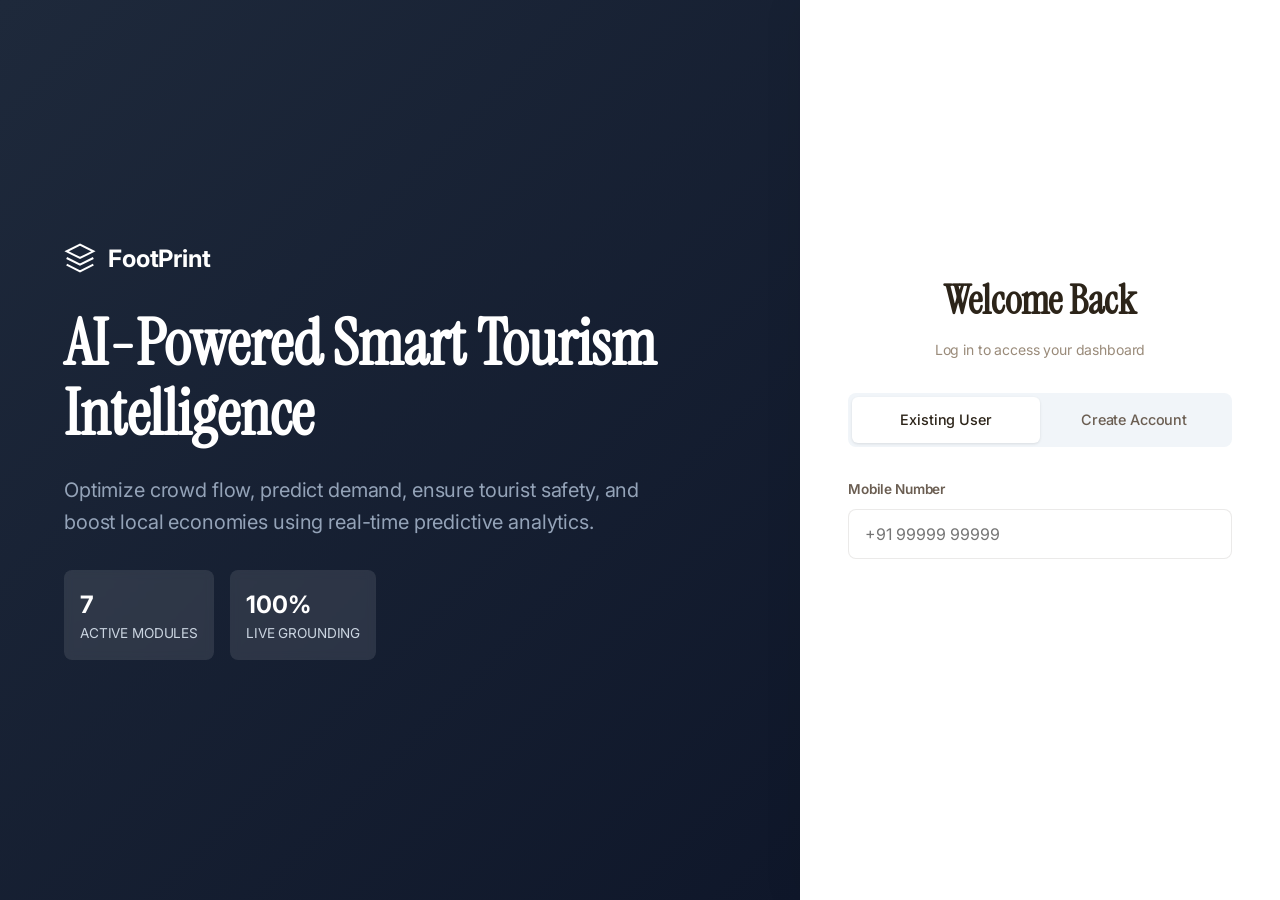
==== frontend/hub.html @ d310d071 "commit it commit it" ====
<!DOCTYPE html>
<html lang="en">
<head>
  <meta charset="UTF-8" />
  <meta name="viewport" content="width=device-width, initial-scale=1.0"/>
  <title>FootPrint Hub — Modules</title>
  <link rel="stylesheet" href="css/style.css" />
  <!-- Google Fonts -->
  <link rel="preconnect" href="https://fonts.googleapis.com">
  <link rel="preconnect" href="https://fonts.gstatic.com" crossorigin>
  <link href="https://fonts.googleapis.com/css2?family=Instrument+Serif:ital@0;1&family=Inter:wght@400;500;600;700&display=swap" rel="stylesheet">
  <script src="js/auth-guard.js"></script>
  
  <style>
    .hub-grid {
      display: grid;
      grid-template-columns: repeat(auto-fill, minmax(320px, 1fr));
      gap: 1.5rem;
      padding: 2rem;
      max-width: 1200px;
      margin: 0 auto;
    }
    .hub-card {
      background: white;
      border: 1px solid var(--border);
      border-radius: 12px;
      padding: 1.5rem;
      display: flex;
      flex-direction: column;
      transition: all 0.2s ease;
      box-shadow: 0 1px 3px rgba(0,0,0,0.05);
      text-decoration: none;
      color: inherit;
    }
    .hub-card:hover {
      box-shadow: 0 10px 25px rgba(0,0,0,0.05);
      transform: translateY(-2px);
      border-color: #cbd5e1;
    }
    .hub-icon {
      width: 48px;
      height: 48px;
      border-radius: 12px;
      background: #f1f5f9;
      color: var(--brand);
      display: flex;
      align-items: center;
      justify-content: center;
      margin-bottom: 1.25rem;
    }
    .hub-title {
      font-size: 1.25rem;
      font-weight: 600;
      color: var(--text-main);
      margin: 0 0 0.5rem 0;
    }
    .hub-desc {
      font-size: 0.9rem;
      color: var(--text-secondary);
      line-height: 1.5;
      flex: 1;
      margin: 0 0 1.5rem 0;
    }
    .hub-btn {
      display: inline-flex;
      align-items: center;
      justify-content: space-between;
      width: 100%;
      padding: 0.75rem 1rem;
      background: #f8fafc;
      color: var(--text-main);
      border: 1px solid var(--border);
      border-radius: 8px;
      font-weight: 500;
      font-size: 0.9rem;
      transition: all 0.2s;
    }
    .hub-card:hover .hub-btn {
      background: var(--brand);
      color: white;
      border-color: var(--brand);
    }
  </style>
</head>
<body>

  <nav class="navbar">
    <div class="nav-left">
      <a href="hub.html" style="display:flex; align-items:center; gap:0.5rem; text-decoration:none; color:inherit;">
        <svg class="brand-icon" viewBox="0 0 24 24" fill="none" stroke="currentColor" stroke-width="1.5">
          <path d="M12 2L2 7l10 5 10-5-10-5zM2 17l10 5 10-5M2 12l10 5 10-5"/>
        </svg>
        <div class="brand-text">
          <h1>FootPrint</h1>
          <p>MODULE HUB</p>
        </div>
      </a>
    </div>
    <div class="nav-right">
      <div class="nav-links">
        <span style="font-size: 0.9rem; color: var(--text-secondary); margin-right: 1rem;" id="userName">Welcome</span>
        <button id="btnLogout" style="background: transparent; border: 1px solid var(--border); padding: 0.5rem 1rem; border-radius: 6px; cursor: pointer; font-size: 0.85rem; font-weight: 500; color: var(--text-main);">Logout</button>
      </div>
    </div>
  </nav>

  <main style="background: #f8fafc; min-height: calc(100vh - 60px);">
    <div style="max-width: 1200px; margin: 0 auto; padding: 3rem 2rem 1rem;">
      <h2 style="font-family: 'Instrument Serif', serif; font-size: 3rem; color: var(--text-main); margin: 0 0 0.5rem 0;">Platform Modules</h2>
      <p style="color: var(--text-secondary); font-size: 1.1rem; margin: 0;">Select an intelligence module to get started.</p>
    </div>

    <div class="hub-grid">
      
      <!-- UI 1 -->
      <a href="ui1.html" class="hub-card">
        <div class="hub-icon">
          <svg width="24" height="24" viewBox="0 0 24 24" fill="none" stroke="currentColor" stroke-width="2"><path d="M2 20h20"/><path d="M5 20V14"/><path d="M11 20V8"/><path d="M17 20V4"/></svg>
        </div>
        <h3 class="hub-title">Crowd Intelligence</h3>
        <p class="hub-desc">Predictive modeling for tourist footfall using time-series forecasting and event data.</p>
        <div class="hub-btn">Open Module <span>→</span></div>
      </a>

      <!-- UI 2 -->
      <a href="ui2.html" class="hub-card">
        <div class="hub-icon">
          <svg width="24" height="24" viewBox="0 0 24 24" fill="none" stroke="currentColor" stroke-width="2"><circle cx="18" cy="5" r="3"/><circle cx="6" cy="12" r="3"/><circle cx="18" cy="19" r="3"/><line x1="8.59" y1="13.51" x2="15.42" y2="17.49"/><line x1="15.41" y1="6.51" x2="8.59" y2="10.49"/></svg>
        </div>
        <h3 class="hub-title">Smart Recommendations</h3>
        <p class="hub-desc">AI engine that redistributes crowds by suggesting localized, less-congested alternatives.</p>
        <div class="hub-btn">Open Module <span>→</span></div>
      </a>

      <!-- UI 3 -->
      <a href="ui3.html" class="hub-card">
        <div class="hub-icon">
          <svg width="24" height="24" viewBox="0 0 24 24" fill="none" stroke="currentColor" stroke-width="2"><path d="M12 22s8-4 8-10V5l-8-3-8 3v7c0 6 8 10 8 10z"/></svg>
        </div>
        <h3 class="hub-title">Safety & SOS</h3>
        <p class="hub-desc">Live mapping of risk zones, dynamic safe routing, and emergency help points.</p>
        <div class="hub-btn">Open Module <span>→</span></div>
      </a>

      <!-- UI 4 -->
      <a href="ui4.html" class="hub-card">
        <div class="hub-icon">
          <svg width="24" height="24" viewBox="0 0 24 24" fill="none" stroke="currentColor" stroke-width="2"><path d="M21 10c0 7-9 13-9 13s-9-6-9-13a9 9 0 0 1 18 0z"/><circle cx="12" cy="10" r="3"/></svg>
        </div>
        <h3 class="hub-title">Local Market Connect</h3>
        <p class="hub-desc">Boost local economies by promoting small businesses and hidden gems near crowded spots.</p>
        <div class="hub-btn">Open Module <span>→</span></div>
      </a>

      <!-- UI 5 -->
      <a href="ui5.html" class="hub-card">
        <div class="hub-icon">
          <svg width="24" height="24" viewBox="0 0 24 24" fill="none" stroke="currentColor" stroke-width="2"><rect x="3" y="3" width="18" height="18" rx="2" ry="2"/><line x1="3" y1="9" x2="21" y2="9"/><line x1="9" y1="21" x2="9" y2="9"/></svg>
        </div>
        <h3 class="hub-title">Government Dashboard</h3>
        <p class="hub-desc">Macro-level heatmaps, computer vision crowd estimation, and policy simulation.</p>
        <div class="hub-btn">Open Module <span>→</span></div>
      </a>

      <!-- UI 6 -->
      <a href="ui6.html" class="hub-card">
        <div class="hub-icon">
          <svg width="24" height="24" viewBox="0 0 24 24" fill="none" stroke="currentColor" stroke-width="2"><path d="M19 17h2c.6 0 1-.4 1-1v-3c0-.9-.7-1.7-1.5-1.9C18.7 10.6 16 10 16 10s-1.3-1.4-2.2-2.3c-.5-.4-1.1-.7-1.8-.7H5c-.6 0-1.1.4-1.4.9l-1.4 2.9A3.7 3.7 0 0 0 2 12v4c0 .6.4 1 1 1h2"/><circle cx="7" cy="17" r="2"/><path d="M9 17h6"/><circle cx="17" cy="17" r="2"/></svg>
        </div>
        <h3 class="hub-title">Hotels & Transport</h3>
        <p class="hub-desc">Predictive hospitality demand pricing and crowd-aware transit routing.</p>
        <div class="hub-btn">Open Module <span>→</span></div>
      </a>

      <!-- UI 7 -->
      <a href="ui7.html" class="hub-card">
        <div class="hub-icon">
          <svg width="24" height="24" viewBox="0 0 24 24" fill="none" stroke="currentColor" stroke-width="2"><path d="M21 11.5a8.38 8.38 0 0 1-.9 3.8 8.5 8.5 0 0 1-7.6 4.7 8.38 8.38 0 0 1-3.8-.9L3 21l1.9-5.7a8.38 8.38 0 0 1-.9-3.8 8.5 8.5 0 0 1 4.7-7.6 8.38 8.38 0 0 1 3.8-.9h.5a8.48 8.48 0 0 1 8 8v.5z"/></svg>
        </div>
        <h3 class="hub-title">Ask FootPrint (RAG)</h3>
        <p class="hub-desc">Interactive AI assistant grounded in live intelligence data from all modules.</p>
        <div class="hub-btn">Open Module <span>→</span></div>
      </a>

    </div>
  </main>

  <script src="js/auth.js"></script>
</body>
</html>
---- frontend/css/style.css ----
/* FootPrint — Premium AI Dashboard (earthy editorial SaaS) */
:root {
  --bg: #F4F0EA;
  --bg-elevated: #FDFBF8;
  --bg-subtle: #EBE5DC;
  --surface: #FFFFFF;
  --border: rgba(61, 50, 41, 0.1);
  --border-strong: rgba(61, 50, 41, 0.16);

  --text-primary: #2C2419;
  --text-secondary: #6B5E52;
  --text-muted: #9A8B7A;

  --accent: #8B5E3C;
  --accent-soft: #C4A882;
  --accent-dark: #3D3229;

  --sage: #5C7359;
  --sage-bg: #E8EDE5;
  --moderate: #B8894A;
  --moderate-bg: #F3EBDC;
  --high: #A8653B;
  --high-bg: #F0E0D4;
  --critical: #7A3B2E;
  --critical-bg: #EDD8D2;

  --nav-height: 56px;
  --sidebar-width: 320px;
  --radius: 10px;
  --radius-lg: 14px;
  --radius-sm: 6px;
  --shadow-sm: 0 1px 2px rgba(44, 36, 25, 0.04);
  --shadow: 0 2px 8px rgba(44, 36, 25, 0.06);
  --shadow-md: 0 4px 20px rgba(44, 36, 25, 0.08);
  --shadow-hover: 0 6px 24px rgba(44, 36, 25, 0.1);

  --font-serif: "Instrument Serif", Georgia, serif;
  --font-sans: "Inter", system-ui, sans-serif;

  --transition: 0.2s cubic-bezier(0.4, 0, 0.2, 1);
}

*, *::before, *::after { box-sizing: border-box; margin: 0; padding: 0; }

html { scroll-behavior: smooth; }

body {
  font-family: var(--font-sans);
  font-size: 14px;
  background: var(--bg);
  color: var(--text-primary);
  line-height: 1.55;
  min-height: 100vh;
  -webkit-font-smoothing: antialiased;
  letter-spacing: -0.01em;
}

/* ── Top Navigation ── */
.topnav {
  position: sticky;
  top: 0;
  z-index: 200;
  height: var(--nav-height);
  background: var(--accent-dark);
  border-bottom: 1px solid rgba(255,255,255,0.06);
}

.topnav-inner {
  max-width: 1440px;
  height: 100%;
  margin: 0 auto;
  padding: 0 1.25rem;
  display: flex;
  align-items: center;
  gap: 1.5rem;
}

.brand {
  display: flex;
  align-items: center;
  gap: 0.65rem;
  text-decoration: none;
  color: #F7F3ED;
  flex-shrink: 0;
}

.brand-mark {
  width: 28px;
  height: 28px;
  color: var(--accent-soft);
}

.brand-name {
  display: block;
  font-family: var(--font-serif);
  font-size: 1.15rem;
  line-height: 1.2;
  letter-spacing: 0.01em;
}

.brand-sub {
  display: block;
  font-size: 0.65rem;
  text-transform: uppercase;
  letter-spacing: 0.1em;
  opacity: 0.55;
  font-weight: 500;
}

.nav-links {
  display: flex;
  gap: 0.25rem;
  margin-left: 1rem;
}

.nav-link {
  background: none;
  border: none;
  color: rgba(247,243,237,0.6);
  font-family: var(--font-sans);
  font-size: 0.8rem;
  font-weight: 500;
  padding: 0.4rem 0.85rem;
  border-radius: 6px;
  cursor: pointer;
  transition: var(--transition);
}

.nav-link:hover { color: #fff; background: rgba(255,255,255,0.06); }
.nav-link.active { color: #fff; background: rgba(255,255,255,0.1); }

.nav-status {
  margin-left: auto;
  display: flex;
  align-items: center;
  gap: 0.45rem;
  font-size: 0.75rem;
  color: rgba(247,243,237,0.7);
  background: rgba(255,255,255,0.06);
  padding: 0.35rem 0.75rem;
  border-radius: 999px;
  white-space: nowrap;
}

.status-indicator {
  width: 6px;
  height: 6px;
  border-radius: 50%;
  background: var(--text-muted);
  animation: pulse 2s infinite;
}

.nav-status.online .status-indicator { background: #8FB88A; animation: none; }
.nav-status.offline .status-indicator { background: var(--moderate); animation: none; }

@keyframes pulse {
  0%, 100% { opacity: 1; }
  50% { opacity: 0.35; }
}

/* ── App Shell ── */
.app-shell {
  max-width: 1440px;
  margin: 0 auto;
  padding: 1.125rem 1.25rem 1.25rem;
}

/* ── KPI Strip ── */
.kpi-strip {
  display: grid;
  grid-template-columns: repeat(4, 1fr);
  gap: 0.625rem;
  margin-bottom: 0.875rem;
}

.kpi-card {
  display: flex;
  align-items: center;
  gap: 0.65rem;
  background: var(--surface);
  border: 1px solid var(--border);
  border-radius: var(--radius);
  padding: 0.65rem 0.875rem;
  box-shadow: var(--shadow-sm);
  transition: box-shadow var(--transition), border-color var(--transition), transform var(--transition);
}

.kpi-card:hover {
  box-shadow: var(--shadow);
  border-color: var(--border-strong);
  transform: translateY(-1px);
}

.kpi-featured {
  background: linear-gradient(135deg, var(--accent-dark) 0%, #4A3F35 100%);
  border-color: transparent;
  color: #F7F3ED;
}

.kpi-featured .kpi-label { color: rgba(247,243,237,0.6); }
.kpi-featured .kpi-icon { color: var(--accent-soft); }

.kpi-icon {
  width: 20px;
  height: 20px;
  color: var(--text-muted);
  flex-shrink: 0;
}

.kpi-value {
  display: block;
  font-size: 1.1rem;
  font-weight: 700;
  line-height: 1.2;
  letter-spacing: -0.02em;
}

.kpi-label {
  display: block;
  font-size: 0.68rem;
  text-transform: uppercase;
  letter-spacing: 0.06em;
  color: var(--text-muted);
  font-weight: 500;
  margin-top: 0.1rem;
}

/* ── Dashboard Layout ── */
.dashboard {
  display: grid;
  grid-template-columns: var(--sidebar-width) 1fr;
  gap: 0.875rem;
  min-height: calc(100vh - var(--nav-height) - 110px);
  align-items: start;
}

/* ── Sidebar / Destination List ── */
.sidebar {
  background: var(--surface);
  border: 1px solid var(--border);
  border-radius: var(--radius-lg);
  box-shadow: var(--shadow-sm);
  display: flex;
  flex-direction: column;
  overflow: hidden;
  position: sticky;
  top: calc(var(--nav-height) + 0.75rem);
  max-height: calc(100vh - var(--nav-height) - 2rem);
}

.sidebar-header {
  padding: 0.875rem 1rem 0.75rem;
  border-bottom: 1px solid var(--border);
  background: var(--bg-elevated);
}

.sidebar-header h2 {
  font-family: var(--font-serif);
  font-size: 1rem;
  font-weight: 400;
  letter-spacing: 0.01em;
}

.sidebar-header p {
  font-size: 0.72rem;
  color: var(--text-muted);
  margin-top: 0.125rem;
}

.dest-list {
  flex: 1;
  overflow-y: auto;
  padding: 0.5rem;
  scrollbar-width: thin;
  scrollbar-color: var(--bg-subtle) transparent;
}

.dest-list::-webkit-scrollbar { width: 4px; }
.dest-list::-webkit-scrollbar-thumb {
  background: var(--bg-subtle);
  border-radius: 4px;
}

.dest-item {
  display: grid;
  grid-template-columns: 80px 1fr auto;
  align-items: center;
  gap: 0.65rem;
  padding: 0.5rem;
  border-radius: var(--radius);
  cursor: pointer;
  transition: background var(--transition), border-color var(--transition), box-shadow var(--transition), transform var(--transition);
  border: 1px solid transparent;
  margin-bottom: 0.375rem;
}

.dest-item:hover {
  background: var(--bg);
  border-color: var(--border);
  box-shadow: var(--shadow-sm);
  transform: translateX(2px);
}

.dest-item.active {
  background: var(--bg);
  border-color: var(--accent-soft);
  box-shadow: var(--shadow);
}

/* Destination photo thumbnail */
.dest-thumb {
  position: relative;
  width: 80px;
  height: 56px;
  border-radius: var(--radius-sm);
  overflow: hidden;
  flex-shrink: 0;
  background: linear-gradient(145deg, var(--bg-subtle), var(--sage-bg));
}

.dest-thumb.thumb-fallback::before {
  content: "";
  position: absolute;
  inset: 0;
  background: linear-gradient(145deg, var(--bg-subtle) 0%, var(--sage-bg) 100%);
}

.dest-thumb.thumb-fallback img { opacity: 0; }

.dest-thumb img {
  width: 100%;
  height: 100%;
  object-fit: cover;
  display: block;
  transition: transform 0.35s ease;
}

.dest-item:hover .dest-thumb img {
  transform: scale(1.06);
}

.dest-thumb-badge {
  position: absolute;
  bottom: 3px;
  left: 3px;
  font-size: 0.55rem;
  padding: 0.12rem 0.35rem;
  line-height: 1.2;
  box-shadow: 0 1px 3px rgba(0,0,0,0.15);
}

.dest-info { min-width: 0; }

.dest-info h4 {
  font-size: 0.8rem;
  font-weight: 600;
  white-space: nowrap;
  overflow: hidden;
  text-overflow: ellipsis;
  letter-spacing: -0.02em;
}

.dest-info p {
  font-size: 0.68rem;
  color: var(--text-muted);
  white-space: nowrap;
  overflow: hidden;
  text-overflow: ellipsis;
  margin-top: 0.1rem;
}

.dest-score-row {
  display: flex;
  align-items: baseline;
  justify-content: space-between;
  margin-top: 0.35rem;
  padding-top: 0.35rem;
  border-top: 1px solid var(--border);
}

.dest-score-row .score-label {
  font-size: 0.6rem;
  text-transform: uppercase;
  letter-spacing: 0.05em;
  color: var(--text-muted);
  font-weight: 500;
}

.dest-score-row .score {
  font-size: 0.82rem;
  font-weight: 700;
  color: var(--text-primary);
}

.score-max {
  font-size: 0.65rem;
  font-weight: 500;
  color: var(--text-muted);
}

.dest-indicator {
  width: 4px;
  height: 36px;
  border-radius: 2px;
  flex-shrink: 0;
  align-self: center;
  opacity: 0.85;
  transition: height var(--transition);
}

.dest-item:hover .dest-indicator { height: 44px; }

.dest-indicator.low { background: var(--sage); }
.dest-indicator.moderate { background: var(--moderate); }
.dest-indicator.high { background: var(--high); }
.dest-indicator.critical { background: var(--critical); }

/* ── Intelligence Panel ── */
[hidden] { display: none !important; }

.intel-panel {
  min-width: 0;
  display: grid;
  grid-template-columns: 52px 1fr;
  gap: 0;
  background: var(--surface);
  border: 1px solid var(--border);
  border-radius: var(--radius-lg);
  box-shadow: var(--shadow-sm);
  overflow: hidden;
  min-height: 480px;
}

.intel-panel.has-selection {
  border-color: var(--border-strong);
}

/* Side rail — AI Crowd Intelligence label */
.intel-rail {
  background: linear-gradient(180deg, var(--accent-dark) 0%, #4A3F35 100%);
  border-right: 1px solid rgba(255,255,255,0.08);
  display: flex;
  align-items: stretch;
}

.intel-rail-inner {
  display: flex;
  flex-direction: column;
  align-items: center;
  justify-content: center;
  gap: 0.75rem;
  padding: 1rem 0.35rem;
  width: 100%;
  writing-mode: vertical-rl;
  transform: rotate(180deg);
  text-align: center;
}

.intel-rail-icon {
  width: 22px;
  height: 22px;
  color: var(--accent-soft);
  transform: rotate(180deg);
  flex-shrink: 0;
}

.intel-rail-title {
  font-family: var(--font-serif);
  font-size: 0.78rem;
  color: #F7F3ED;
  letter-spacing: 0.06em;
  line-height: 1.35;
  margin: 0;
  white-space: nowrap;
}

.intel-rail-sub {
  font-size: 0.55rem;
  text-transform: uppercase;
  letter-spacing: 0.12em;
  color: rgba(247,243,237,0.45);
  margin: 0;
  white-space: nowrap;
}

.intel-body {
  min-width: 0;
  display: flex;
  flex-direction: column;
}

.empty-state {
  flex: 1;
  padding: 2rem 1.5rem;
  display: flex;
  flex-direction: column;
  align-items: center;
  justify-content: center;
  gap: 1.25rem;
  min-height: 480px;
  background: var(--bg-elevated);
}

.empty-preview-grid {
  display: grid;
  grid-template-columns: repeat(3, 1fr);
  gap: 0.5rem;
  width: 100%;
  max-width: 280px;
}

.empty-preview-cell {
  height: 56px;
  border-radius: var(--radius-sm);
  background: linear-gradient(135deg, var(--bg-subtle), var(--sage-bg));
  border: 1px dashed var(--border-strong);
  opacity: 0.7;
}

.empty-hint {
  font-size: 0.82rem;
  color: var(--text-secondary);
  max-width: 320px;
  line-height: 1.55;
  text-align: center;
  margin: 0;
}

.intel-content {
  display: flex;
  flex-direction: column;
  gap: 0.625rem;
  padding: 0.625rem;
  animation: fadeIn 0.3s ease;
}

/* Hero — destination image fills top, title overlaid */
.intel-hero {
  position: relative;
  height: 200px;
  border-radius: var(--radius);
  overflow: hidden;
  border: 1px solid var(--border);
  box-shadow: var(--shadow-sm);
  background: linear-gradient(135deg, var(--bg-subtle) 0%, var(--sage-bg) 100%);
  flex-shrink: 0;
}

.intel-hero.hero-fallback img { display: none; }

.intel-hero img,
.intel-hero-img {
  width: 100%;
  height: 100%;
  object-fit: cover;
  object-position: center 35%;
  display: block;
  transition: opacity 0.25s ease;
}

.intel-hero-overlay {
  position: absolute;
  inset: 0;
  background: linear-gradient(
    to top,
    rgba(44, 36, 25, 0.82) 0%,
    rgba(44, 36, 25, 0.35) 45%,
    rgba(44, 36, 25, 0.08) 100%
  );
  pointer-events: none;
}

.intel-hero-content {
  position: absolute;
  inset: 0;
  display: flex;
  flex-direction: column;
  justify-content: flex-end;
  padding: 0.875rem 1rem;
  gap: 0.5rem;
  z-index: 2;
}

.btn-back-hero {
  position: absolute;
  top: 0.65rem;
  left: 0.65rem;
  display: inline-flex;
  align-items: center;
  gap: 0.3rem;
  background: rgba(255, 255, 255, 0.92);
  border: none;
  border-radius: 999px;
  padding: 0.3rem 0.65rem 0.3rem 0.45rem;
  font-family: var(--font-sans);
  font-size: 0.72rem;
  font-weight: 600;
  color: var(--text-primary);
  cursor: pointer;
  transition: background var(--transition), transform var(--transition);
  z-index: 3;
}

.btn-back-hero svg { width: 14px; height: 14px; }
.btn-back-hero:hover { background: #fff; transform: translateX(-2px); }

.intel-hero-text {
  color: #fff;
  padding-right: 5rem;
}

.intel-hero-text .intel-eyebrow {
  color: var(--accent-soft);
  font-size: 0.62rem;
}

.intel-hero-text h2 {
  font-family: var(--font-serif);
  font-size: 1.4rem;
  font-weight: 400;
  line-height: 1.15;
  margin-top: 0.1rem;
  text-shadow: 0 1px 4px rgba(0,0,0,0.3);
}

.intel-hero-text #detailSubtitle {
  font-size: 0.72rem;
  color: rgba(255,255,255,0.8);
  margin-top: 0.2rem;
  text-shadow: 0 1px 2px rgba(0,0,0,0.25);
}

.intel-hero .intel-score-pill {
  position: absolute;
  bottom: 0.875rem;
  right: 0.875rem;
  background: rgba(255, 255, 255, 0.95);
  border: none;
  box-shadow: var(--shadow);
  z-index: 3;
}

.intel-hero .score-num { color: var(--text-primary); }
.intel-hero .score-label { color: var(--text-muted); }

.image-credit {
  position: absolute;
  bottom: 6px;
  right: 10px;
  font-size: 0.6rem;
  color: rgba(255, 255, 255, 0.85);
  z-index: 1;
  text-shadow: 0 1px 2px rgba(0,0,0,0.4);
}

.image-credit a {
  color: rgba(255, 255, 255, 0.95);
  text-decoration: underline;
  text-underline-offset: 2px;
}

.image-credit a:hover { color: #fff; }

@keyframes fadeIn {
  from { opacity: 0; transform: translateY(6px); }
  to { opacity: 1; transform: translateY(0); }
}

/* Intel header */
.intel-header {
  display: flex;
  align-items: flex-start;
  gap: 0.75rem;
  background: var(--surface);
  border: 1px solid var(--border);
  border-radius: var(--radius-lg);
  padding: 0.875rem 1.125rem;
  box-shadow: var(--shadow-sm);
}

.btn-ghost {
  background: var(--bg);
  border: 1px solid var(--border);
  border-radius: 8px;
  width: 32px;
  height: 32px;
  display: flex;
  align-items: center;
  justify-content: center;
  cursor: pointer;
  color: var(--text-secondary);
  flex-shrink: 0;
  transition: var(--transition);
  margin-top: 0.25rem;
}

.btn-ghost svg { width: 16px; height: 16px; }
.btn-ghost:hover { background: var(--bg-subtle); color: var(--text-primary); }

.intel-title-block { flex: 1; min-width: 0; }

.intel-eyebrow {
  font-size: 0.65rem;
  text-transform: uppercase;
  letter-spacing: 0.1em;
  color: var(--accent);
  font-weight: 600;
}

.intel-header h2 {
  font-family: var(--font-serif);
  font-size: 1.35rem;
  font-weight: 400;
  margin-top: 0.15rem;
  line-height: 1.2;
}

.intel-header #detailSubtitle {
  font-size: 0.78rem;
  color: var(--text-muted);
  margin-top: 0.2rem;
}

.intel-score-pill {
  text-align: center;
  background: var(--bg);
  border: 1px solid var(--border);
  border-radius: var(--radius);
  padding: 0.5rem 1rem;
  flex-shrink: 0;
}

.score-num {
  display: block;
  font-size: 1.5rem;
  font-weight: 700;
  letter-spacing: -0.03em;
  line-height: 1;
}

.score-label {
  font-size: 0.62rem;
  text-transform: uppercase;
  letter-spacing: 0.08em;
  color: var(--text-muted);
  font-weight: 500;
}

/* Cards */
.card {
  background: var(--surface);
  border: 1px solid var(--border);
  border-radius: var(--radius-lg);
  padding: 0.875rem 1rem;
  box-shadow: var(--shadow-sm);
  transition: box-shadow var(--transition), border-color var(--transition);
}

.card:hover {
  box-shadow: var(--shadow);
  border-color: var(--border-strong);
}

.card-head {
  display: flex;
  align-items: flex-start;
  justify-content: space-between;
  margin-bottom: 0.75rem;
  gap: 0.75rem;
}

.card-head h3 {
  font-size: 0.8125rem;
  font-weight: 600;
  letter-spacing: -0.015em;
}

.card-sub {
  font-size: 0.72rem;
  color: var(--text-muted);
  margin-top: 0.15rem;
}

.card-icon {
  width: 18px;
  height: 18px;
  color: var(--moderate);
}

/* Intel rows */
.intel-row {
  display: grid;
  grid-template-columns: 1fr 1fr;
  gap: 0.75rem;
}

.intel-row-bottom {
  grid-template-columns: 1.2fr 1fr;
}

/* Crowd scale */
.scale-track {
  position: relative;
  display: flex;
  height: 28px;
  border-radius: 6px;
  overflow: hidden;
  margin-bottom: 0.85rem;
}

.scale-segment {
  flex: 1;
  display: flex;
  align-items: center;
  justify-content: center;
  font-size: 0.62rem;
  font-weight: 600;
  text-transform: uppercase;
  letter-spacing: 0.04em;
}

.scale-segment.low { background: var(--sage-bg); color: var(--sage); }
.scale-segment.moderate { background: var(--moderate-bg); color: var(--moderate); }
.scale-segment.high { background: var(--high-bg); color: var(--high); }
.scale-segment.critical { background: var(--critical-bg); color: var(--critical); }

.scale-marker {
  position: absolute;
  top: -4px;
  width: 3px;
  height: calc(100% + 8px);
  background: var(--accent-dark);
  border-radius: 2px;
  transform: translateX(-50%);
  transition: left 0.5s cubic-bezier(0.4, 0, 0.2, 1);
  box-shadow: 0 0 0 2px var(--surface);
}

.scale-meta {
  display: flex;
  gap: 1.5rem;
}

.scale-meta div {
  display: flex;
  flex-direction: column;
  gap: 0.1rem;
}

.meta-label {
  font-size: 0.68rem;
  color: var(--text-muted);
  text-transform: uppercase;
  letter-spacing: 0.05em;
}

.scale-meta span:last-child {
  font-size: 0.85rem;
  font-weight: 600;
}

/* Best time recommendation */
.recommend-card {
  background: linear-gradient(135deg, var(--bg-elevated) 0%, var(--sage-bg) 100%);
  border-color: rgba(92, 115, 89, 0.2);
}

.recommend-date {
  font-family: var(--font-serif);
  font-size: 1.15rem;
  color: var(--text-primary);
  margin-bottom: 0.25rem;
}

.recommend-detail {
  font-size: 0.78rem;
  color: var(--text-secondary);
  margin-bottom: 0.75rem;
}

.recommend-score {
  display: flex;
  align-items: baseline;
  gap: 0.5rem;
  padding-top: 0.65rem;
  border-top: 1px solid var(--border);
}

.recommend-label {
  font-size: 0.72rem;
  color: var(--text-muted);
}

.recommend-value {
  font-size: 1.1rem;
  font-weight: 700;
  color: var(--sage);
}

/* Crowd badges */
.crowd-badge {
  display: inline-flex;
  align-items: center;
  padding: 0.2rem 0.6rem;
  border-radius: 999px;
  font-size: 0.68rem;
  font-weight: 600;
  text-transform: uppercase;
  letter-spacing: 0.05em;
}

.crowd-badge.low { background: var(--sage-bg); color: var(--sage); }
.crowd-badge.moderate { background: var(--moderate-bg); color: var(--moderate); }
.crowd-badge.high { background: var(--high-bg); color: var(--high); }
.crowd-badge.critical { background: var(--critical-bg); color: var(--critical); }

/* Chart */
.chart-card { padding-bottom: 0.75rem; }

.chart-legend {
  display: flex;
  gap: 0.85rem;
  font-size: 0.68rem;
  color: var(--text-muted);
  flex-wrap: wrap;
}

.chart-legend span {
  display: flex;
  align-items: center;
  gap: 0.3rem;
}

.legend-dot {
  width: 8px;
  height: 8px;
  border-radius: 2px;
  display: inline-block;
}

.legend-dot.low { background: var(--sage); }
.legend-dot.moderate { background: var(--moderate); }
.legend-dot.high { background: var(--high); }
.legend-dot.critical { background: var(--critical); }

.forecast-chart {
  display: flex;
  align-items: flex-end;
  justify-content: space-between;
  gap: 0.5rem;
  height: 168px;
  padding: 0.625rem 0.25rem 0;
  border-top: 1px solid var(--border);
  margin-top: 0.125rem;
}

.bar-col {
  flex: 1;
  display: flex;
  flex-direction: column;
  align-items: center;
  height: 100%;
  justify-content: flex-end;
  position: relative;
}

.bar-wrap {
  width: 100%;
  max-width: 44px;
  display: flex;
  flex-direction: column;
  align-items: center;
  height: 100%;
  justify-content: flex-end;
}

.bar-score {
  font-size: 0.65rem;
  font-weight: 600;
  color: var(--text-secondary);
  margin-bottom: 0.25rem;
  opacity: 0;
  transition: opacity var(--transition);
}

.bar-col:hover .bar-score { opacity: 1; }

.bar {
  width: 100%;
  border-radius: 4px 4px 0 0;
  transition: height 0.55s cubic-bezier(0.4, 0, 0.2, 1), opacity var(--transition);
  min-height: 4px;
  opacity: 0.85;
}

.bar-col:hover .bar { opacity: 1; }

.bar.low { background: var(--sage); }
.bar.moderate { background: var(--moderate); }
.bar.high { background: var(--high); }
.bar.critical { background: var(--critical); }

.bar-label {
  font-size: 0.65rem;
  color: var(--text-muted);
  margin-top: 0.4rem;
  font-weight: 500;
}

.bar-day {
  font-size: 0.6rem;
  color: var(--text-muted);
}

.bar-weekend .bar-day { color: var(--accent); font-weight: 600; }

.bar-weekend .bar-label::after {
  content: " •";
  color: var(--accent-soft);
}

/* Table */
.table-scroll { overflow-x: auto; }

table {
  width: 100%;
  border-collapse: collapse;
  font-size: 0.78rem;
}

th, td {
  padding: 0.55rem 0.65rem;
  text-align: left;
  border-bottom: 1px solid var(--border);
}

th {
  font-size: 0.65rem;
  text-transform: uppercase;
  letter-spacing: 0.06em;
  color: var(--text-muted);
  font-weight: 600;
  background: var(--bg);
}

tr:last-child td { border-bottom: none; }
tr:hover td { background: var(--bg); }
.weekend-row td:nth-child(2) { font-weight: 600; color: var(--accent); }

/* AI Predictor */
.predict-card {
  border-color: rgba(139, 94, 60, 0.15);
}

.ai-badge {
  font-size: 0.62rem;
  font-weight: 600;
  text-transform: uppercase;
  letter-spacing: 0.08em;
  background: var(--accent-dark);
  color: #F7F3ED;
  padding: 0.25rem 0.55rem;
  border-radius: 4px;
}

.predict-form { display: flex; flex-direction: column; gap: 0.75rem; }

.form-row {
  display: grid;
  grid-template-columns: 1fr 1fr;
  gap: 0.65rem;
}

.predict-form label {
  display: flex;
  flex-direction: column;
  gap: 0.3rem;
}

.predict-form label span {
  font-size: 0.72rem;
  font-weight: 500;
  color: var(--text-secondary);
}

.predict-form input,
.predict-form select {
  padding: 0.55rem 0.7rem;
  border: 1px solid var(--border-strong);
  border-radius: 8px;
  font-family: var(--font-sans);
  font-size: 0.82rem;
  background: var(--bg);
  color: var(--text-primary);
  transition: var(--transition);
}

.predict-form input:focus,
.predict-form select:focus {
  outline: none;
  border-color: var(--accent);
  box-shadow: 0 0 0 3px rgba(139, 94, 60, 0.12);
}

.btn-primary {
  display: inline-flex;
  align-items: center;
  justify-content: center;
  gap: 0.45rem;
  background: var(--accent-dark);
  color: #F7F3ED;
  border: none;
  padding: 0.6rem 1rem;
  border-radius: 8px;
  font-family: var(--font-sans);
  font-size: 0.82rem;
  font-weight: 600;
  cursor: pointer;
  transition: var(--transition);
}

.btn-primary svg { width: 16px; height: 16px; }
.btn-primary:hover { background: #4A3F35; transform: translateY(-1px); }
.btn-primary:active { transform: translateY(0); }

.predict-result {
  margin-top: 0.75rem;
  padding: 0.85rem;
  background: var(--bg);
  border: 1px solid var(--border);
  border-radius: var(--radius);
  animation: fadeIn 0.3s ease;
}

.predict-result-header {
  display: flex;
  justify-content: space-between;
  align-items: center;
  margin-bottom: 0.4rem;
}

.predict-label {
  font-size: 0.68rem;
  text-transform: uppercase;
  letter-spacing: 0.06em;
  color: var(--accent);
  font-weight: 600;
}

.predict-date {
  font-weight: 600;
  font-size: 0.9rem;
}

.predict-footfall {
  font-size: 0.78rem;
  color: var(--text-secondary);
  margin-top: 0.15rem;
}

/* Loading & errors */
.loading-state, .error-message {
  padding: 2rem 1rem;
  text-align: center;
  font-size: 0.82rem;
  color: var(--text-muted);
}

.error-message {
  background: var(--critical-bg);
  color: var(--critical);
  border-radius: var(--radius);
  border: 1px solid rgba(122, 59, 46, 0.2);
  margin: 0.5rem;
}

.error-message code {
  background: rgba(0,0,0,0.06);
  padding: 0.15rem 0.4rem;
  border-radius: 4px;
  font-size: 0.78rem;
}

.error-message a { color: var(--critical); }

/* Footer */
.footer {
  max-width: 1440px;
  margin: 0 auto;
  padding: 0.75rem 1.25rem;
  display: flex;
  align-items: center;
  justify-content: center;
  flex-wrap: wrap;
  gap: 0.5rem;
  font-size: 0.72rem;
  color: var(--text-muted);
  border-top: 1px solid var(--border);
  background: var(--surface);
}

.footer-divider { opacity: 0.35; }

.footer-link {
  color: var(--text-muted);
  text-decoration: none;
  transition: color var(--transition);
}

.footer-link:hover { color: var(--accent); text-decoration: underline; }

/* ── Responsive ── */
@media (max-width: 1024px) {
  .dashboard {
    grid-template-columns: 280px 1fr;
  }

  .sidebar {
    position: static;
    max-height: none;
  }

  .intel-row-bottom {
    grid-template-columns: 1fr;
  }
}

@media (max-width: 768px) {
  .topnav-inner { padding: 0 0.85rem; gap: 0.75rem; }
  .nav-links { display: none; }
  .nav-status .status-label { max-width: 120px; overflow: hidden; text-overflow: ellipsis; }

  .kpi-strip {
    grid-template-columns: repeat(2, 1fr);
  }

  .dashboard {
    grid-template-columns: 1fr;
  }

  .sidebar {
    max-height: none;
  }

  .dest-list {
    display: grid;
    grid-template-columns: 1fr;
    gap: 0.25rem;
    max-height: 360px;
  }

  .dest-item {
    grid-template-columns: 72px 1fr auto;
  }

  .dest-thumb {
    width: 72px;
    height: 52px;
  }

  .intel-hero { height: 168px; }

  .intel-panel {
    grid-template-columns: 1fr;
    grid-template-rows: auto 1fr;
  }

  .intel-rail {
    border-right: none;
    border-bottom: 1px solid rgba(255,255,255,0.08);
  }

  .intel-rail-inner {
    writing-mode: horizontal-tb;
    transform: none;
    flex-direction: row;
    padding: 0.5rem 1rem;
    gap: 0.5rem;
    justify-content: flex-start;
  }

  .intel-rail-icon { transform: none; width: 18px; height: 18px; }

  .intel-rail-title { font-size: 0.85rem; }

  .intel-rail-sub {
    margin-left: auto;
    writing-mode: horizontal-tb;
  }

  .intel-hero-text h2 { font-size: 1.15rem; }

  .intel-row {
    grid-template-columns: 1fr;
  }

  .intel-header {
    flex-wrap: wrap;
  }

  .intel-score-pill {
    width: 100%;
    display: flex;
    align-items: center;
    justify-content: center;
    gap: 0.5rem;
    padding: 0.5rem;
  }

  .score-num, .score-label { display: inline; }

  .form-row {
    grid-template-columns: 1fr;
  }

  .forecast-chart { height: 150px; }
}

@media (max-width: 480px) {
  .app-shell { padding: 0.75rem; }

  .kpi-strip { grid-template-columns: 1fr 1fr; gap: 0.5rem; }
  .kpi-card { padding: 0.55rem 0.65rem; }
  .kpi-value { font-size: 0.95rem; }

  .dest-item {
    grid-template-columns: 64px 1fr auto;
    padding: 0.4rem;
  }

  .dest-thumb {
    width: 64px;
    height: 48px;
  }

  .intel-hero { height: 140px; }

  .intel-hero-text { padding-right: 0; padding-bottom: 2.5rem; }

  .intel-hero .intel-score-pill {
    bottom: 0.5rem;
    right: 0.5rem;
    padding: 0.35rem 0.65rem;
  }

  .intel-hero .score-num { font-size: 1.15rem; }

  .chart-legend { display: none; }

  .image-credit { font-size: 0.55rem; }
}
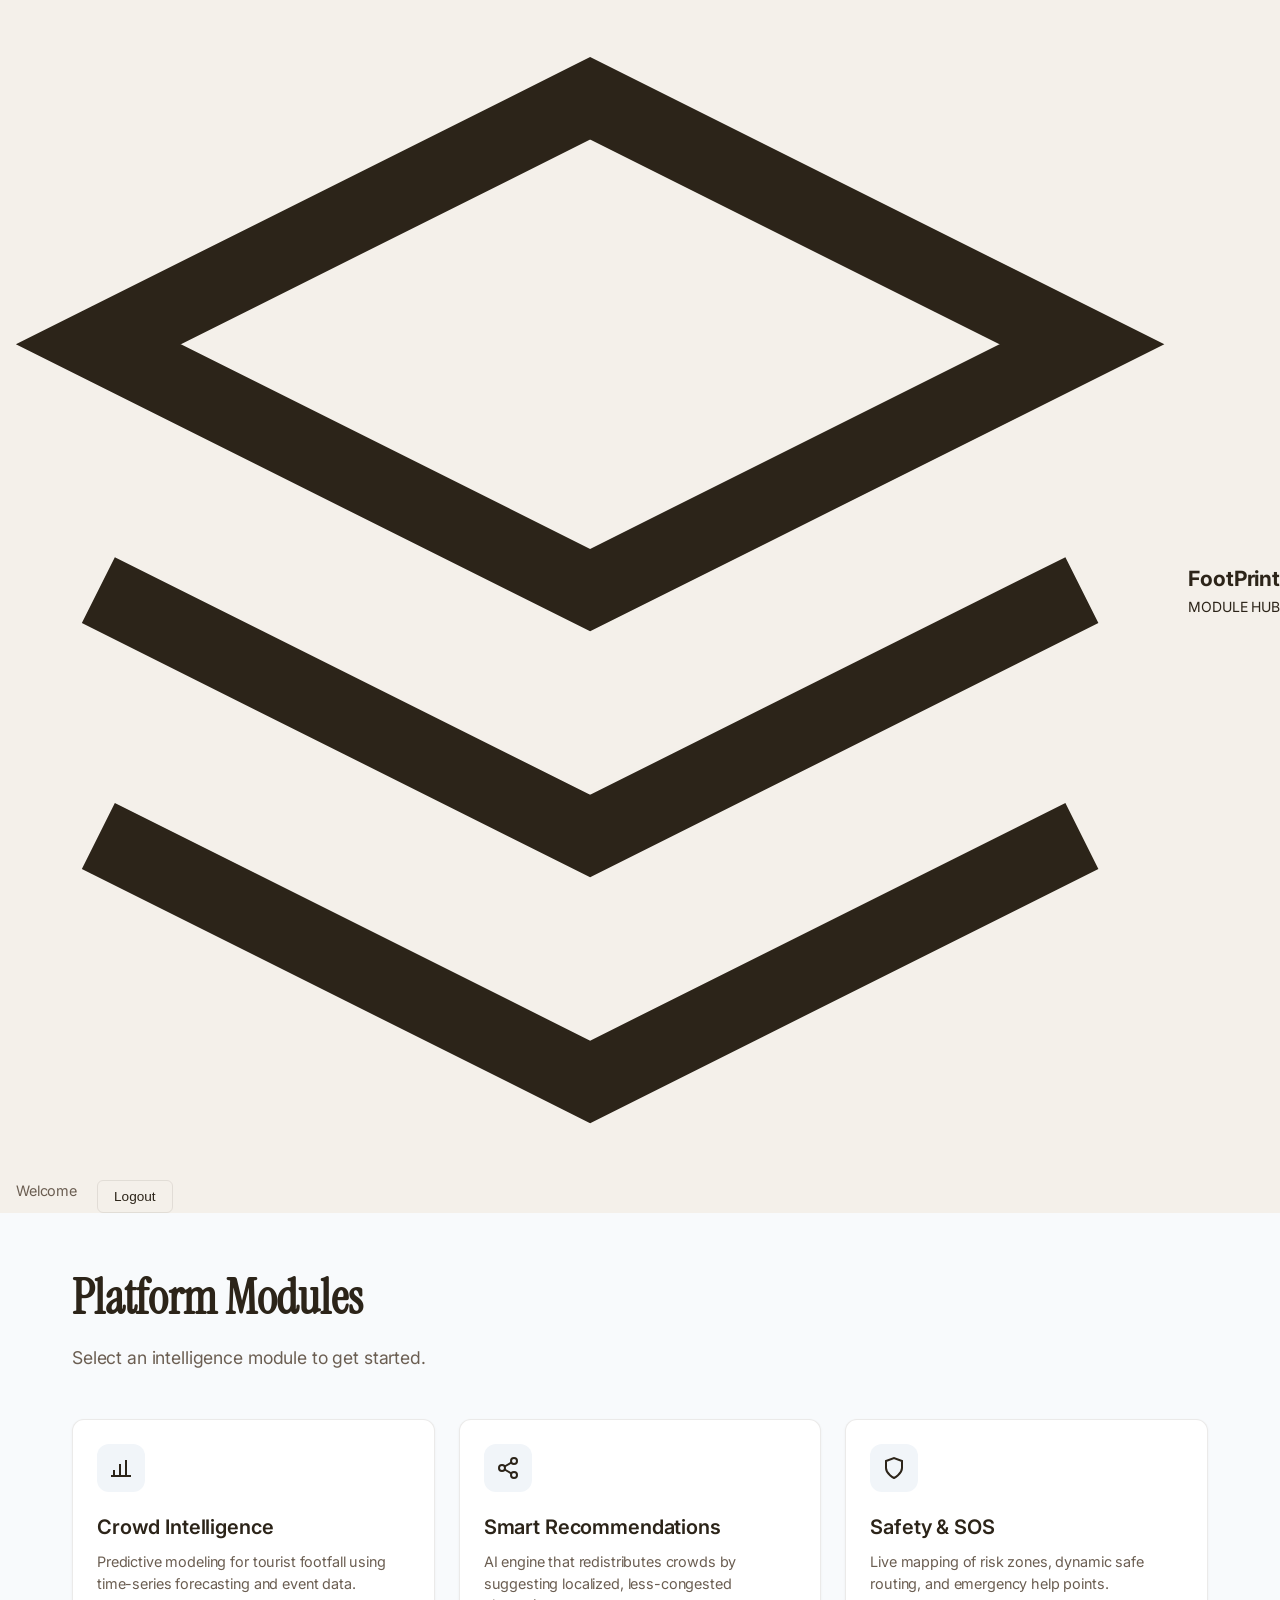
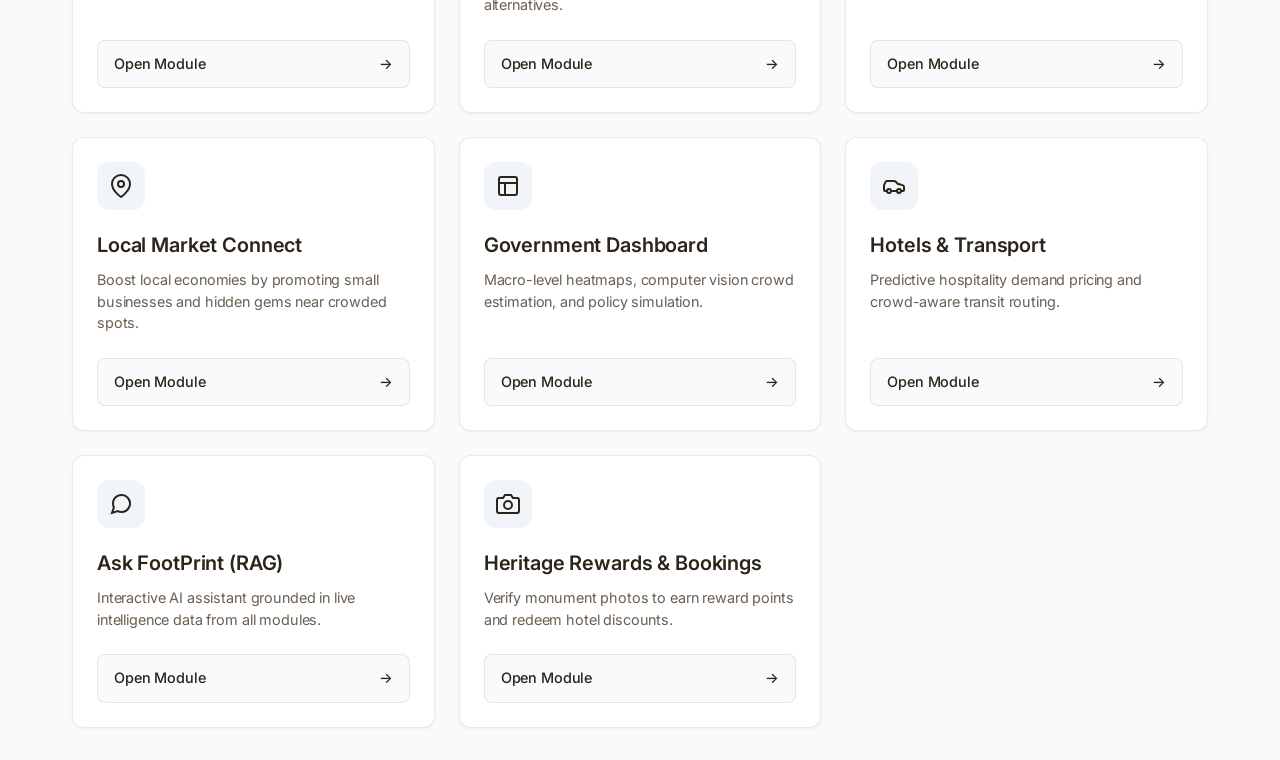
==== commit 7ce16882: "complete" ====
--- a/frontend/hub.html
+++ b/frontend/hub.html
@@ -9,7 +9,7 @@
   <link rel="preconnect" href="https://fonts.googleapis.com">
   <link rel="preconnect" href="https://fonts.gstatic.com" crossorigin>
   <link href="https://fonts.googleapis.com/css2?family=Instrument+Serif:ital@0;1&family=Inter:wght@400;500;600;700&display=swap" rel="stylesheet">
-  <script src="js/auth-guard.js"></script>
+  <script src="js/auth-guard.js?v=10"></script>
   
   <style>
     .hub-grid {
@@ -182,9 +182,20 @@
         <div class="hub-btn">Open Module <span>→</span></div>
       </a>
 
-    </div>
-  </main>
-
-  <script src="js/auth.js"></script>
+
+      <!-- UI 8 -->
+      <a href="ui8.html" class="hub-card">
+        <div class="hub-icon">
+          <svg width="24" height="24" viewBox="0 0 24 24" fill="none" stroke="currentColor" stroke-width="2"><path d="M23 19a2 2 0 0 1-2 2H3a2 2 0 0 1-2-2V8a2 2 0 0 1 2-2h4l2-3h6l2 3h4a2 2 0 0 1 2 2z"></path><circle cx="12" cy="13" r="4"></circle></svg>
+        </div>
+        <h3 class="hub-title">Heritage Rewards & Bookings</h3>
+        <p class="hub-desc">Verify monument photos to earn reward points and redeem hotel discounts.</p>
+        <div class="hub-btn">Open Module <span>→</span></div>
+      </a>
+
+    </div>
+    </main>
+
+  <script src="js/auth.js?v=10"></script>
 </body>
 </html>
